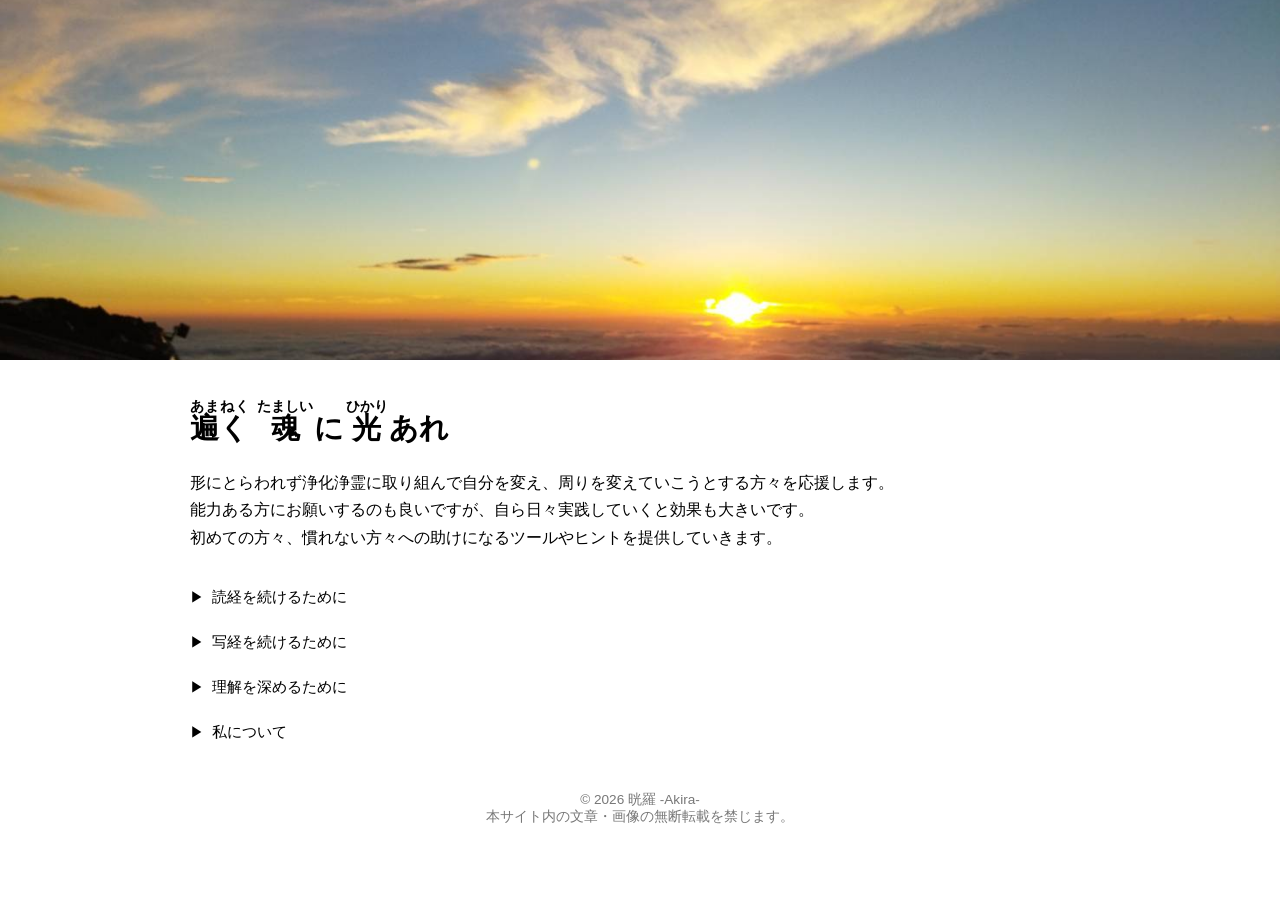
==== index.html @ 04345afa "Update index.html" ====
<!DOCTYPE html>
<html lang="ja">
<head>
  <meta charset="UTF-8">
  <meta name="viewport" content="width=device-width, initial-scale=1">
  <meta name="description" content="浄化浄霊で自分と周囲を改善していく方々を応援します。役立つヒントやツールを提供します。">
    <meta property="og:title" content="遍く魂に光あれ">
    <meta property="og:description" content="浄化浄霊で自分と周囲を改善していく方々を応援します。役立つヒントやツールを提供します。">
    <meta property="og:type" content="website">
    <meta property="og:url" content="https://akira-prayer.github.io/akira/">
    <meta property="og:image" content="https://akira-prayer.github.io/akira/images/230817_sunrise_ogp.png">
    <meta property="og:site_name" content="遍く魂に光あれ">
    <meta name="twitter:card" content="summary_large_image">  
  <title>遍く魂に光あれ｜浄化・浄霊のヒントとツール</title>
  <link rel="icon" type="image/png" sizes="512x512" href="https://akira-prayer.github.io/akira/images/icon-512.png">

<!-- Google tag (gtag.js) -->
<script async src="https://www.googletagmanager.com/gtag/js?id=G-W8LRPK054K"></script>
<script>
  window.dataLayer = window.dataLayer || [];
  function gtag(){dataLayer.push(arguments);}
  gtag('js', new Date());

  gtag('config', 'G-W8LRPK054K');
</script>
  
  <!-- CSS 読み込み -->
  <link rel="stylesheet" href="assets/css/style.css">

  <style>
    /* ヘッダー画像 */
    .header-image {
      width: 100%;
      height: 40vh;
      object-fit: cover;
      object-position: center;
      display: block;
    }
  </style>
</head>

<body>

  <!-- ヘッダー画像 -->
  <img src="images/230817_sunrise.png" class="header-image" alt="header">

  <div class="container">

<h1 class="site-title">
<ruby>
  遍く<rt>あまねく</rt>
</ruby>
<ruby>
  魂<rt>たましい</rt>
</ruby>
に
<ruby>
  光<rt>ひかり</rt>
</ruby>
あれ
</h1>

    <p class="lead">
      形にとらわれず浄化浄霊に取り組んで自分を変え、周りを変えていこうとする方々を応援します。<br>
      能力ある方にお願いするのも良いですが、自ら日々実践していくと効果も大きいです。<br>
      初めての方々、慣れない方々への助けになるツールやヒントを提供していきます。
    </p>

    <div class="accordion">

      <!-- 1 読経 -->
      <div class="accordion-item">
        <button class="accordion-header">読経を続けるために</button>
        <div class="accordion-content">

          <!-- 1.1 セルフ浄霊アプリ -->
          <div class="sub-accordion-item">
            <button class="sub-accordion-header">セルフ浄霊アプリ</button>
            <div class="sub-accordion-content">

              <p>真言やお経を暗記しお唱えに集中するスマホアプリです。自身の声で唱えて霊力を高め、穢れを浄化していきましょう。</p>

              <p>振ると錫杖、タップでおりんやティンシャの音が鳴ります。経典をタップすると、経文の一部が隠れて記憶を促す暗唱モードになります。音は浄霊師ジャスミン様より提供頂きました。師のお唱え動画も参考にしましょう。</p>

              <p>Webアプリはブラウザで動作しますが、スマホのホーム画面に追加した方が素早く開けます。ネイティブアプリはAndroidスマホ専用です。錫杖の反応を最適化しています。</p>

              <div class="app-links">
                <img src="images/ss_appic.png" class="app-icon">
                <div>
                  <p><a href="https://akira-prayer.github.io/self-jyourei/index.html">▶ Webアプリ（Android/iPhone対応）</a></p>
                  <p><a href="https://github.com/akira-prayer/self-jyourei/releases/download/v2.0/self_jyourei_v2.0.apk">▶ ネイティブアプリ（Android対応）</a></p>
                </div>
              </div>

              <!-- 1.1.1 スクリーンショット -->
              <div class="sub-accordion-item">
                <button class="sub-accordion-header">スクリーンショット</button>
                <div class="sub-accordion-content">
                  <div class="screenshot-grid">
                    <img src="images/ss_shake.png">
                    <img src="images/ss_dialog.png">
                    <img src="images/ss_select.png">
                    <img src="images/ss_mantra.png">
                  </div>
                </div>
              </div>

              <!-- 1.1.2 操作動画 -->
<div class="sub-accordion-item">
  <button class="sub-accordion-header">操作動画</button>
  <div class="sub-accordion-content">
    <div class="video-wrap">
      <iframe width="315" height="560"
        src="https://www.youtube.com/embed/kTawZvkA6JE"
        frameborder="0"
        allowfullscreen>
      </iframe>
    </div>
  </div>
</div>

              <!-- 1.1.3 更新履歴 -->
              <div class="sub-accordion-item">
                <button class="sub-accordion-header">更新履歴</button>
                <div class="sub-accordion-content">
                  <p>2026/02/01 : 十三仏真言に制限したWebAppをGitHubにてデプロイ。</p>
                  <p>2026/03/14 : 3軸合成＋ゼロクロス検出仕様のAndroidApp.v2.0をGitHubReleasesにて公開。</p>
                </div>
              </div>

            </div>
          </div>

          <!-- 1.2 -->
          <div class="sub-accordion-item">
            <button class="sub-accordion-header">（第２弾アプリ）</button>
            <div class="sub-accordion-content">
              <p>※現在構想中です。リクエストやアイデアをお寄せください。</p>
            </div>
          </div>

          <!-- 1.3 インストール方法 -->
          <div class="sub-accordion-item">
            <button class="sub-accordion-header">インストール方法</button>
            <div class="sub-accordion-content">

              <div class="sub-accordion-item">
                <button class="sub-accordion-header">Android（Chrome）</button>
                <div class="sub-accordion-content">
                  <ul>
                    <li>右上の「︙」をタップ</li>
                    <li>［ホーム画面に追加］ を選ぶ</li>
                    <li>［追加］ を押すとホーム画面に入ります</li>
                  </ul>
                </div>
              </div>

              <div class="sub-accordion-item">
                <button class="sub-accordion-header">iPhone（Safari）</button>
                <div class="sub-accordion-content">
                  <ul>
                    <li>下の共有ボタン（□↑） をタップ</li>
                    <li>下にスクロールして ［ホーム画面に追加］</li>
                    <li>［追加］ を押すとホーム画面に入ります</li>
                  </ul>
                </div>
              </div>

              <div class="sub-accordion-item">
                <button class="sub-accordion-header">Android（Ver7以降）</button>
                <div class="sub-accordion-content">
                  <ul>
                    <li>APKファイルをスマホにダウンロードしてタップ</li>
                    <li>「この種類のファイルは…」という警告が出たら「続行」を選択</li>
                    <li>「提供元不明のアプリのインストールを許可しますか？」は「許可」をオン</li>
                    <li>インストール後、設定をオフに戻す</li>
                  </ul>
                </div>
              </div>

            </div>
          </div>

        </div>
      </div>

      <!-- 2 写経 -->
      <div class="accordion-item">
        <button class="accordion-header">写経を続けるために</button>
        <div class="accordion-content">

<!-- 2.1 写経手本 -->
<div class="sub-accordion-item">
  <button class="sub-accordion-header">写経手本</button>
  <div class="sub-accordion-content">

    <!-- 説明文 -->
    <p>師が公開している写経手本は、巷にある手本よりも文字が大きく勢いがあって書き易いです。</p>
    <p>写経はキレイに書く事がゴールではなく、文字や意味を内面に浸透させるものだと感じます。
      先ずはなぞり書きから始める事をお薦めします。</p>

    <!-- サムネイル -->
    <p style="margin-left: 20px;">
      <a href="https://peraichi.com/user_files/download/6166e940-bf08-47bb-8f06-26950a000ac3" target="_blank">
        <img src="images/syakyo_tehon.png" alt="写経手本サムネイル" style="width:160px; border:1px solid #ddd; border-radius:4px;">
      </a>
    </p>

    <!-- リンク -->
    <p style="margin-left: 20px;">
      <a href="https://peraichi.com/user_files/download/6166e940-bf08-47bb-8f06-26950a000ac3" target="_blank">
        ▶ 師の写経手本
      </a>
    </p>

  </div>
</div>

<!-- 2.2 写経マス目 -->
<div class="sub-accordion-item">
  <button class="sub-accordion-header">写経マス目</button>
  <div class="sub-accordion-content">

    <!-- 説明文 -->
    <p>なぞり書きに慣れてくると、雑念が湧いてくる事もあります。集中せず他所事を考えながら手を動かしてしまう事もあります。</p>
    <p>そんな時は意図的になぞり書きを止め、唱えながら書いてみましょう。自身の集中度のバロメータにもなります。</p>
    <p>上記お手本用の空白のマス目を準備しましたので、下敷きに活用ください。</p>

    <!-- サムネイル -->
    <p style="margin-left: 20px;">
      <a href="images/syakyou_masume.pdf" target="_blank">
        <img src="images/syakyo_masume.png" alt="写経マス目サムネイル" style="width:160px; border:1px solid #ddd; border-radius:4px;">
      </a>
    </p>

    <!-- リンク -->
    <p style="margin-left: 20px;">
      <a href="images/syakyou_masume.pdf" target="_blank">
        ▶ 写経マス目
      </a>
    </p>

  </div>
</div>

          <!-- 2.3 写経用紙 -->
          <div class="sub-accordion-item">
            <button class="sub-accordion-header">写経用紙</button>
            <div class="sub-accordion-content">

              <p>紙は使い慣れれば何でも良いと思いますが、私は1枚20円程度の写経用紙を使っています。習字半紙よりも大きいので大きな文字を書けること、裏へ滲んで手本を汚すこともありません。</p>
              <p>前述の手本はA3サイズで印刷すれば丁度良いです。</p>

              <p><a href="https://www.amazon.co.jp/%E4%BA%AC%E3%81%AE%E8%B1%A1-%E5%86%99%E7%B5%8C%E7%94%A8%E7%B4%99-%E6%89%8B%E6%9C%AC%E4%BB%98%E5%86%99%E7%B5%8C%E3%82%BB%E3%83%83%E3%83%88-%E7%99%92%E3%81%99%E5%92%8C%E7%B4%99-5-208/dp/B017QMQFD0">
                京の象 癒す和紙 無地 50枚綴</a></p>

            </div>
          </div>

          <!-- 2.4 小筆 -->
          <div class="sub-accordion-item">
            <button class="sub-accordion-header">小筆</button>
            <div class="sub-accordion-content">

              <p>私も当初は巷の写経手本を利用していた為、キレイな書体をなぞるのに苦労し、様々な筆を試しては慣れずにいました。</p>
              <p>ですが師の手本に代えて以降、筆に気を遣う必要はなくなりました。100円均一の筆を愛用中です。</p>

              <p>Seria　学校書写用 毛筆 細筆（白毛）百十円</p>

            </div>
          </div>

          <!-- 2.5 工事中 -->
          <div class="sub-accordion-item">
            <button class="sub-accordion-header">（工事中）</button>
            <div class="sub-accordion-content">
              <p>（工事中）</p>
            </div>
          </div>

        </div>
      </div>

<!-- 3 理解 -->
<div class="accordion-item">
  <button class="accordion-header">理解を深めるために</button>
  <div class="accordion-content">

    <!-- 3.1 師の教え 壱（レベル2） -->
    <div class="sub-accordion-item">
      <button class="sub-accordion-header">師の教え 壱</button>
      <div class="sub-accordion-content">
        <div id="chapter3-1"></div>
      </div>
    </div>

    <!-- 3.2 師の教え 弐（レベル2） -->
    <div class="sub-accordion-item">
      <button class="sub-accordion-header">師の教え 弐</button>
      <div class="sub-accordion-content">
        <div id="chapter3-3"></div>
      </div>
    </div>
    
    <!-- 3.3 私の所思（レベル2） -->
    <div class="sub-accordion-item">
      <button class="sub-accordion-header">私の所思</button>
      <div class="sub-accordion-content">
        <div id="chapter3-2"></div>
      </div>
    </div>

  </div>
</div>

      <!-- 4 私について -->
      <div class="accordion-item">
        <button class="accordion-header">私について</button>
        <div class="accordion-content">

          <img src="images/profile_akira.jpg" style="width:100%; display:block; object-fit:cover;">

<p>
  浄霊師  
  <ruby>晄羅<rt>あきら</rt></ruby>
</p>


          <p>
            様々な気付きを得た50代です。浄霊師ジャスミン様を師事しています。<br>
            Instagramでは里行と山行の静かな時間を共有しています。<br>
            ご質問やご感想など、InstagramのDMからお気軽にお寄せください。
          </p>

<p class="sns-icons">
  <!-- Instagram -->
  <a href="https://www.instagram.com/akira.prayer/" target="_blank">
    <img src="images/icon-insta.png" alt="Instagram" class="sns-icon">
  </a>
  
  <!-- GitHub -->
  <a href="https://akira-prayer.github.io/akira/" target="_blank">
    <img src="images/icon-github.png" alt="GitHub" class="sns-icon">
  </a>
  
  <!-- YouTube -->
  <a href="https://www.youtube.com/channel/UCmcGxv92C6vZDXXMOcm1wXQ" target="_blank">
    <img src="images/icon-youtube.png" alt="YouTube" class="sns-icon">
  </a>

  <!-- ペライチ -->
  <a href="https://akira-prayer.hp.peraichi.com/main/" target="_blank">
    <img src="images/icon-peraichi.png" alt="Peraichi" class="sns-icon">
  </a>

  <!-- Gmail -->
  <!-- <a href="mailto:akira.prayer★gmail.com（★を@に変えてください）"> -->
    <!-- <img src="images/icon-gmail.png" alt="Gmail" class="sns-icon"> -->
  <!-- </a> -->
</p>

        </div>
      </div>

    </div>
  </div>
  
<footer class="site-footer">
  <p>© 2026 晄羅 -Akira-<br>
  本サイト内の文章・画像の無断転載を禁じます。</p>
</footer>

  <!-- JS 読み込み -->
  <script src="assets/js/script.js"></script>

  <!-- ここまでが本文 -->
<script>
function loadSection(targetId, file) {
  fetch(file)
    .then(res => res.text())
    .then(html => {
      document.getElementById(targetId).innerHTML = html;
    });
}

loadSection("chapter3-1", "chapter3-1.html");
loadSection("chapter3-2", "chapter3-2.html");
loadSection("chapter3-3", "chapter3-3.html");
</script>
  
</body>
</html>
---- assets/css/style.css ----
@import url('https://fonts.googleapis.com/css2?family=Zen+Maru+Gothic:wght@300;400;500&display=swap');

body {
  font-family: 'Zen Maru Gothic', sans-serif;
}

/* -----------------------------------
   アコーディオン基本設定
----------------------------------- */

.accordion-header,
.sub-accordion-header {
  width: 100%;
  text-align: left;
  background: none;
  border: none;
  padding: 12px 0;
  font-size: 0.95rem;
  cursor: pointer;
  position: relative;
  color: #000;
  font-weight: 500;
}

/* 三角アイコン（閉じている時） */
.accordion-header::before,
.sub-accordion-header::before {
  content: "▶";
  display: inline-block;
  margin-right: 8px;
  transition: transform 0.2s ease;
  font-size: 0.9rem;
}

/* 開いた時の三角アイコン */
.accordion-item.active > .accordion-header::before,
.sub-accordion-item.active > .sub-accordion-header::before {
  transform: rotate(90deg);
}

/* -----------------------------------
   コンテンツの開閉
----------------------------------- */

.accordion-content,
.sub-accordion-content {
  display: none;
  padding: 0 0 12px 0;
  overflow: visible; /* ← SNSアイコンが切れない */
}

.accordion-item.active > .accordion-content {
  display: block;
}

.sub-accordion-item.active > .sub-accordion-content {
  display: block;
}

/* -----------------------------------
   階層の左ライン
----------------------------------- */

.sub-accordion-content section {
  margin-left: 4px;
  padding-left: 8px;
  border-left: 3px solid #ccc;
}

.sub-accordion-item {
  border-left: 3px solid #ccc;
  margin-left: 4px;
  padding-left: 8px;
  border-bottom: 1px solid #ccc;
  padding-bottom: 8px;
  margin-bottom: 8px;
}

.sub-accordion-item .sub-accordion-item {
  border-left: 3px solid #ccc;
  margin-left: 4px;
  padding-left: 8px;
}

/* -----------------------------------
   ページ全体の基本レイアウト
----------------------------------- */

body {
  margin: 0;
  font-family: sans-serif;
  line-height: 1.7;
  padding-bottom: 40px;
}

.container {
  width: 92%;
  max-width: 900px;
  margin: 0 auto;
  padding-top: 20px;
}

.site-title {
  font-size: 1.8rem;
  font-weight: bold;
  margin-bottom: 12px;
}

.lead {
  margin-bottom: 24px;
}

/* アプリリンク */
.app-links {
  display: flex;
  align-items: center;
  margin: 16px 0;
}

.app-icon {
  width: 64px;
  height: 64px;
  margin-right: 12px;
}

/* スクショのグリッド */
.screenshot-grid {
  display: grid;
  grid-template-columns: 1fr 1fr;
  gap: 12px;
}

.screenshot-grid img {
  width: 100%;
  margin-bottom: 12px;
  border-radius: 6px;
}

/* 動画中央寄せ */
.video-wrap {
  text-align: center;
}

/* Instagram */
.insta-icon {
  color: #E1306C;
  text-decoration: none;
  display: inline-block;
  margin-top: 12px;
}

/* 表中央寄せ */
.table-wrap {
  display: flex;
  justify-content: center;
  margin: 24px 0;
}

/* quantum-table */
.quantum-table {
  width: 100%;
  max-width: 600px;
  border-collapse: collapse;
  font-size: 1rem;
}

.quantum-table th,
.quantum-table td {
  border: 1px solid #ccc;
  padding: 10px 14px;
}

.quantum-table th {
  background: #f5f5f5;
  font-weight: 500;
}

/* -----------------------------------
   ヘッダー画像
----------------------------------- */

.header-image {
  width: 100%;
  height: 40vh;
  object-fit: cover;
  object-position: center;
  display: block;
}

/* -----------------------------------
   フッター
----------------------------------- */

.site-footer {
  text-align: center;
  padding: 24px 0 32px;
  color: #777;
  font-size: 0.85rem;
  line-height: 1.2;
}

/* SNSアイコンの横並び（完全揃え） */
.sns-icons {
  margin-left: 1em; /* ← テキストと左位置を揃える */
  margin-top: 12px;
}

.sns-icons a {
  display: inline-block;
  margin-right: 12px; /* ← 均等な間隔 */
}

.sns-icons a:last-child {
  margin-right: 0;
}

.sns-icon {
  width: 19px;   /* ← 表示サイズを統一 */
  height: 19px;
  vertical-align: middle; /* ← 高さズレ防止 */
  display: inline-block;
}

/* -----------------------------------
   外部HTMLの見出しに番号を付けない
----------------------------------- */

.no-number::before {
  content: "" !important;
  counter-increment: none !important;
}

/* -----------------------------------
   外部HTMLの段落を下げる
----------------------------------- */

.accordion-content p,
.sub-accordion-content p {
  margin-left: 1em;
  margin-bottom: 1em;
}

/* -----------------------------------
   外部HTMLの h3
----------------------------------- */

.sub-accordion-content h3 {
  font-size: 1rem;
  margin: 12px 0 6px;
  font-weight: 600;
}

/* -----------------------------------
   通常 table の自然な罫線
----------------------------------- */

.sub-accordion-content table {
  width: 100%;
  border-collapse: collapse;
  margin-top: 12px;
}

.sub-accordion-content th,
.sub-accordion-content td {
  border: 1px solid #ccc;
  padding: 8px 10px;
  text-align: left;
}

.sub-accordion-content th {
  background: #f7f7f7;
  font-weight: 500;
}
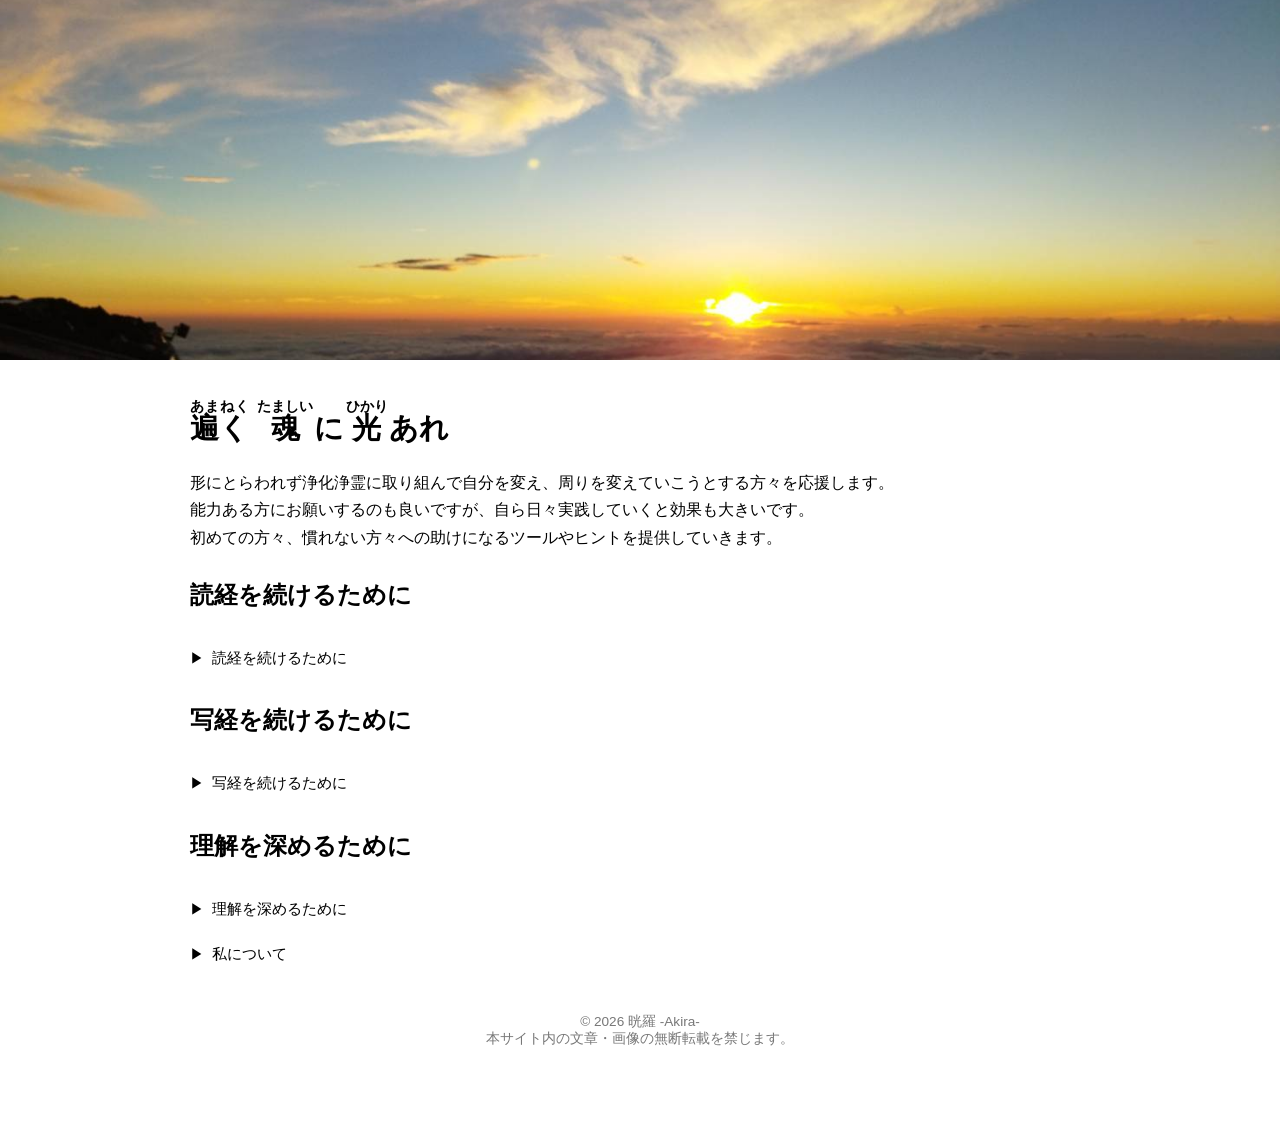
==== commit d3887efe: "Update index.html" ====
--- a/index.html
+++ b/index.html
@@ -69,9 +69,11 @@
     <div class="accordion">
 
       <!-- 1 読経 -->
-      <div class="accordion-item">
-        <button class="accordion-header">読経を続けるために</button>
-        <div class="accordion-content">
+        <h2 id="dokkyo">読経を続けるために</h2>
+        <div class="accordion-item">
+          <button class="accordion-header">読経を続けるために</button>
+          <div class="accordion-content">
+
 
           <!-- 1.1 セルフ浄霊アプリ -->
           <div class="sub-accordion-item">
@@ -185,9 +187,11 @@
       </div>
 
       <!-- 2 写経 -->
-      <div class="accordion-item">
-        <button class="accordion-header">写経を続けるために</button>
-        <div class="accordion-content">
+        <h2 id="shakyo">写経を続けるために</h2>
+        <div class="accordion-item">
+          <button class="accordion-header">写経を続けるために</button>
+          <div class="accordion-content">
+
 
 <!-- 2.1 写経手本 -->
 <div class="sub-accordion-item">
@@ -282,9 +286,11 @@
       </div>
 
 <!-- 3 理解 -->
-<div class="accordion-item">
-  <button class="accordion-header">理解を深めるために</button>
-  <div class="accordion-content">
+  <h2 id="rikai">理解を深めるために</h2>
+  <div class="accordion-item">
+    <button class="accordion-header">理解を深めるために</button>
+    <div class="accordion-content">
+
 
     <!-- 3.1 師の教え 壱（レベル2） -->
     <div class="sub-accordion-item">
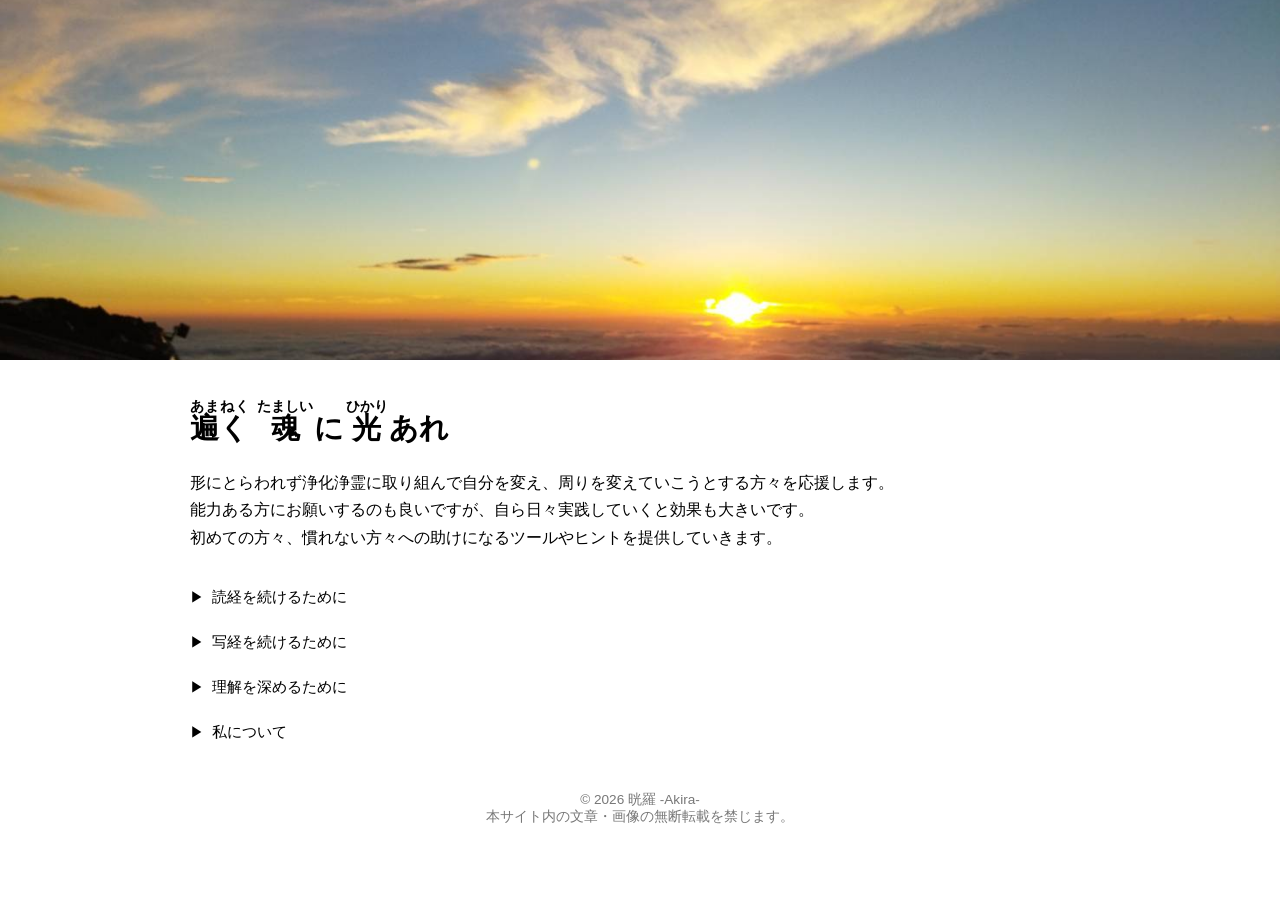
==== commit afa9497b: "Update index.html" ====
--- a/index.html
+++ b/index.html
@@ -69,7 +69,6 @@
     <div class="accordion">
 
       <!-- 1 読経 -->
-        <h2 id="dokkyo">読経を続けるために</h2>
         <div class="accordion-item">
           <button class="accordion-header">読経を続けるために</button>
           <div class="accordion-content">
@@ -187,7 +186,6 @@
       </div>
 
       <!-- 2 写経 -->
-        <h2 id="shakyo">写経を続けるために</h2>
         <div class="accordion-item">
           <button class="accordion-header">写経を続けるために</button>
           <div class="accordion-content">
@@ -286,7 +284,6 @@
       </div>
 
 <!-- 3 理解 -->
-  <h2 id="rikai">理解を深めるために</h2>
   <div class="accordion-item">
     <button class="accordion-header">理解を深めるために</button>
     <div class="accordion-content">
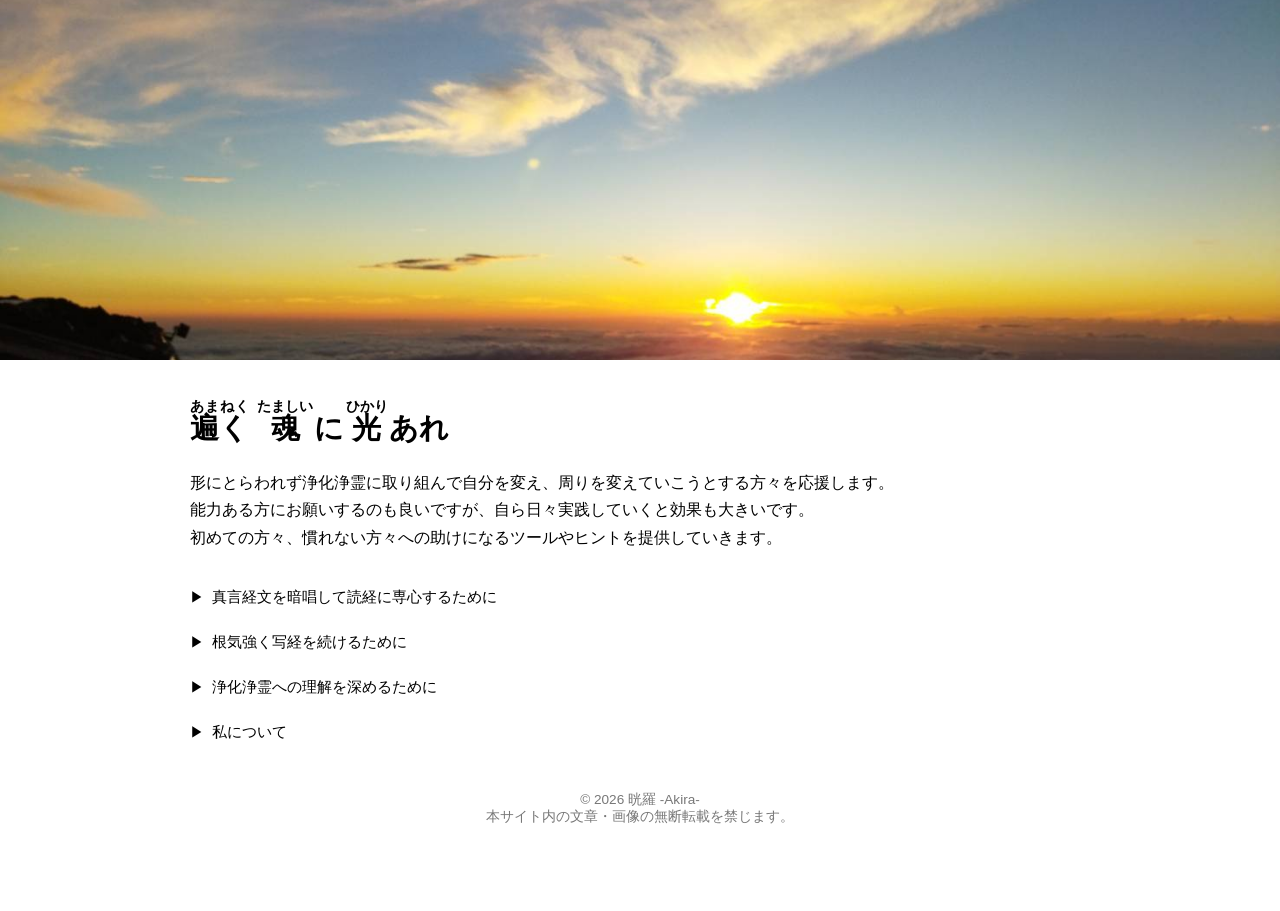
==== commit 8cd533cb: "Update index.html" ====
--- a/index.html
+++ b/index.html
@@ -66,11 +66,19 @@
       初めての方々、慣れない方々への助けになるツールやヒントを提供していきます。
     </p>
 
+    <nav class="toc">
+      <ul>
+        <li><a href="#dokkyo">真言経文を暗唱して読経に専心するために</a></li>
+        <li><a href="#shakyo">根気強く写経を続けるために</a></li>
+        <li><a href="#rikai">浄化浄霊への理解を深めるために</a></li>
+      </ul>
+    </nav>
+    
     <div class="accordion">
 
       <!-- 1 読経 -->
         <div class="accordion-item">
-          <button class="accordion-header">読経を続けるために</button>
+          <button class="accordion-header" id="dokkyo">真言経文を暗唱して読経に専心するために</button>
           <div class="accordion-content">
 
 
@@ -187,7 +195,7 @@
 
       <!-- 2 写経 -->
         <div class="accordion-item">
-          <button class="accordion-header">写経を続けるために</button>
+          <button class="accordion-header" id="shakyo">根気強く写経を続けるために</button>
           <div class="accordion-content">
 
 
@@ -285,7 +293,7 @@
 
 <!-- 3 理解 -->
   <div class="accordion-item">
-    <button class="accordion-header">理解を深めるために</button>
+    <button class="accordion-header" id="rikai">浄化浄霊への理解を深めるために</button>
     <div class="accordion-content">
 
 
--- a/assets/css/style.css
+++ b/assets/css/style.css
@@ -271,3 +271,10 @@
   background: #f7f7f7;
   font-weight: 500;
 }
+
+/* -----------------------------------
+   目次（アンカーリンク）を非表示
+----------------------------------- */
+.toc {
+  display: none;
+}
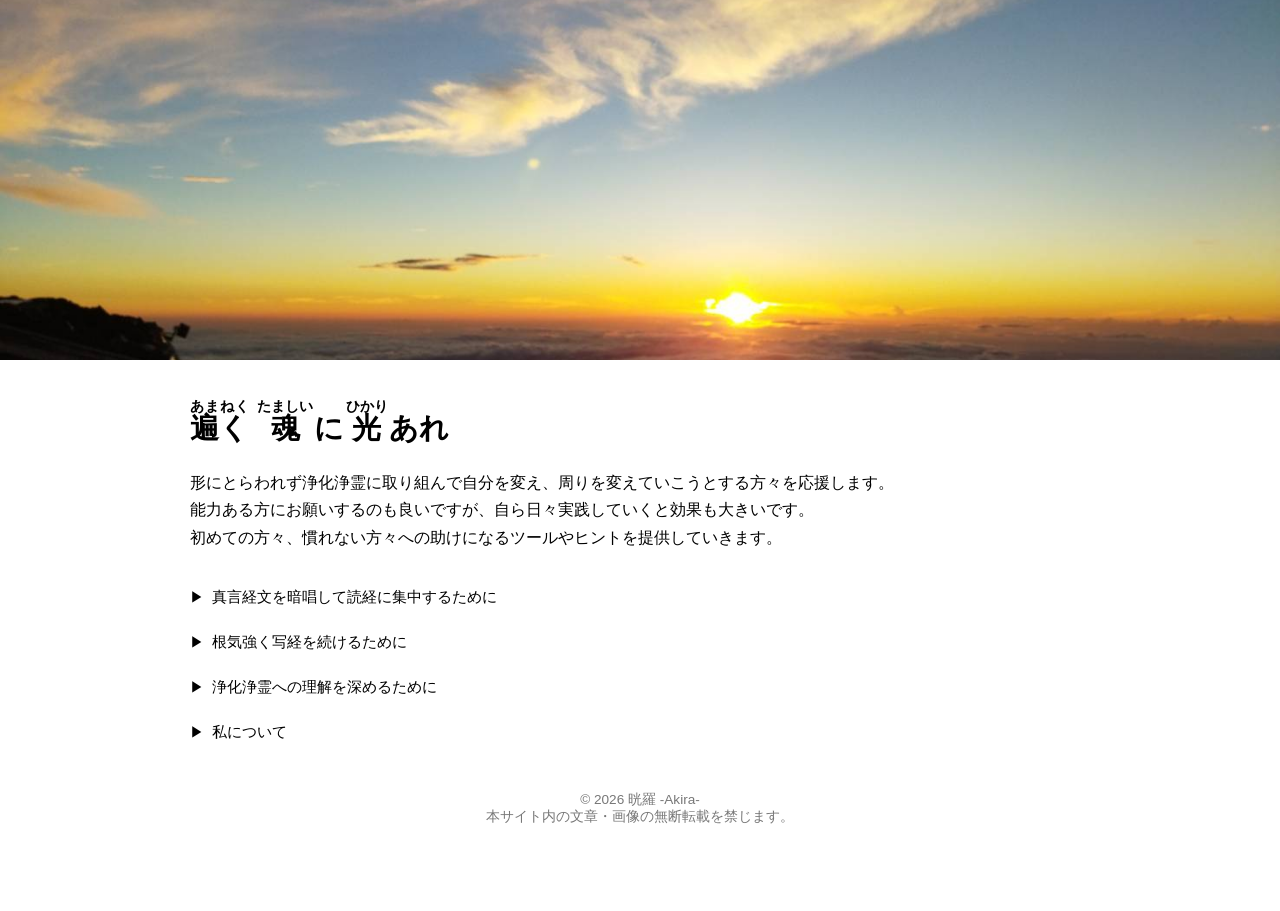
==== commit 9b4b66fc: "Update index.html" ====
--- a/index.html
+++ b/index.html
@@ -68,7 +68,7 @@
 
     <nav class="toc">
       <ul>
-        <li><a href="#dokkyo">真言経文を暗唱して読経に専心するために</a></li>
+        <li><a href="#dokkyo">真言経文を暗唱して読経に集中するために</a></li>
         <li><a href="#shakyo">根気強く写経を続けるために</a></li>
         <li><a href="#rikai">浄化浄霊への理解を深めるために</a></li>
       </ul>
@@ -78,7 +78,7 @@
 
       <!-- 1 読経 -->
         <div class="accordion-item">
-          <button class="accordion-header" id="dokkyo">真言経文を暗唱して読経に専心するために</button>
+          <button class="accordion-header" id="dokkyo">真言経文を暗唱して読経に集中するために</button>
           <div class="accordion-content">
 
 
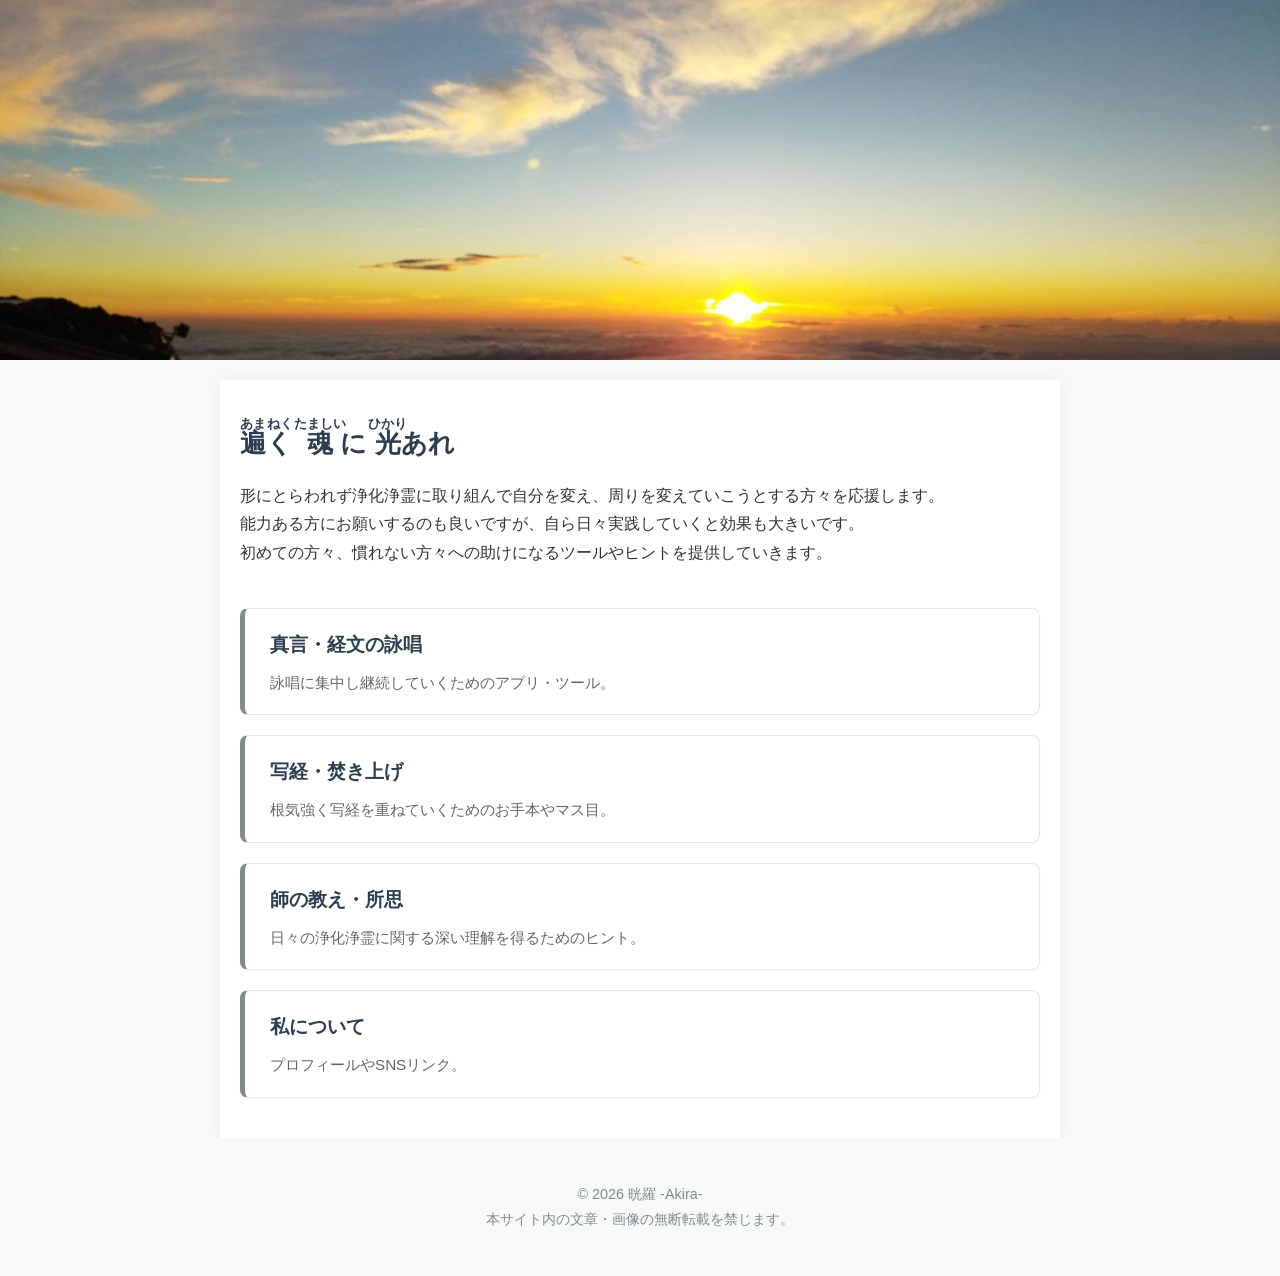
==== commit fdae7df5: "Update index.html" ====
--- a/index.html
+++ b/index.html
@@ -3,401 +3,54 @@
 <head>
   <meta charset="UTF-8">
   <meta name="viewport" content="width=device-width, initial-scale=1">
-  <meta name="description" content="浄化浄霊で自分と周囲を改善していく方々を応援します。役立つヒントやツールを提供します。">
-    <meta property="og:title" content="遍く魂に光あれ">
-    <meta property="og:description" content="浄化浄霊で自分と周囲を改善していく方々を応援します。役立つヒントやツールを提供します。">
-    <meta property="og:type" content="website">
-    <meta property="og:url" content="https://akira-prayer.github.io/akira/">
-    <meta property="og:image" content="https://akira-prayer.github.io/akira/images/230817_sunrise_ogp.png">
-    <meta property="og:site_name" content="遍く魂に光あれ">
-    <meta name="twitter:card" content="summary_large_image">  
-  <title>遍く魂に光あれ｜浄化・浄霊のヒントとツール</title>
-  <link rel="icon" type="image/png" sizes="512x512" href="https://akira-prayer.github.io/akira/images/icon-512.png">
+  <meta name="description" content="浄化浄霊で自分と周囲を改善していく方々を応援します。セルフ浄霊アプリや写経の無料マス目など、役立つヒントやツールを提供します。">
+  <title>遍く魂に光あれ｜浄化・浄霊のヒントとWebアプリ</title>
+  <link rel="icon" type="image/png" sizes="512x512" href="images/icon-512.png">
+  <link rel="stylesheet" href="assets/css/style.css?v=202608">
+</head>
+<body>
+  <header>
+    <img src="images/230817_sunrise.png" class="header-image" alt="朝焼けの空と浄化・浄霊を想起させるヘッダー画像">
+  </header>
 
-<!-- Google tag (gtag.js) -->
-<script async src="https://www.googletagmanager.com/gtag/js?id=G-W8LRPK054K"></script>
-<script>
-  window.dataLayer = window.dataLayer || [];
-  function gtag(){dataLayer.push(arguments);}
-  gtag('js', new Date());
+  <main class="container">
+    <h1 style="border:none; margin-bottom: 15px; padding:0;">
+      <ruby>遍く<rt>あまねく</rt></ruby>
+      <ruby>魂<rt>たましい</rt></ruby>に
+      <ruby>光<rt>ひかり</rt></ruby>あれ
+    </h1>
 
-  gtag('config', 'G-W8LRPK054K');
-</script>
-  
-  <!-- CSS 読み込み -->
-  <link rel="stylesheet" href="assets/css/style.css">
-
-  <style>
-    /* ヘッダー画像 */
-    .header-image {
-      width: 100%;
-      height: 40vh;
-      object-fit: cover;
-      object-position: center;
-      display: block;
-    }
-  </style>
-</head>
-
-<body>
-
-  <!-- ヘッダー画像 -->
-  <img src="images/230817_sunrise.png" class="header-image" alt="header">
-
-  <div class="container">
-
-<h1 class="site-title">
-<ruby>
-  遍く<rt>あまねく</rt>
-</ruby>
-<ruby>
-  魂<rt>たましい</rt>
-</ruby>
-に
-<ruby>
-  光<rt>ひかり</rt>
-</ruby>
-あれ
-</h1>
-
-    <p class="lead">
+    <p style="line-height: 1.8; margin-bottom: 30px;">
       形にとらわれず浄化浄霊に取り組んで自分を変え、周りを変えていこうとする方々を応援します。<br>
       能力ある方にお願いするのも良いですが、自ら日々実践していくと効果も大きいです。<br>
       初めての方々、慣れない方々への助けになるツールやヒントを提供していきます。
     </p>
 
-    <nav class="toc">
-      <ul>
-        <li><a href="#dokkyo">真言経文を暗唱して読経に集中するために</a></li>
-        <li><a href="#shakyo">根気強く写経を続けるために</a></li>
-        <li><a href="#rikai">浄化浄霊への理解を深めるために</a></li>
-      </ul>
-    </nav>
-    
-    <div class="accordion">
+    <div class="menu-list">
+      <a href="eisho.html" class="menu-card">
+        <h2>真言・経文の詠唱</h2>
+        <p>詠唱に集中し継続していくためのアプリ・ツール。</p>
+      </a>
 
-      <!-- 1 読経 -->
-        <div class="accordion-item">
-          <button class="accordion-header" id="dokkyo">真言経文を暗唱して読経に集中するために</button>
-          <div class="accordion-content">
+      <a href="shakyo.html" class="menu-card">
+        <h2>写経・焚き上げ</h2>
+        <p>根気強く写経を重ねていくためのお手本やマス目。</p>
+      </a>
 
+      <a href="teachings.html" class="menu-card">
+        <h2>師の教え・所思</h2>
+        <p>日々の浄化浄霊に関する深い理解を得るためのヒント。</p>
+      </a>
 
-          <!-- 1.1 セルフ浄霊アプリ -->
-          <div class="sub-accordion-item">
-            <button class="sub-accordion-header">セルフ浄霊アプリ</button>
-            <div class="sub-accordion-content">
+      <a href="profile.html" class="menu-card">
+        <h2>私について</h2>
+        <p>プロフィールやSNSリンク。</p>
+      </a>
+    </div>
+  </main>
 
-              <p>真言やお経を暗記しお唱えに集中するスマホアプリです。自身の声で唱えて霊力を高め、穢れを浄化していきましょう。</p>
-
-              <p>振ると錫杖、タップでおりんやティンシャの音が鳴ります。経典をタップすると、経文の一部が隠れて記憶を促す暗唱モードになります。音は浄霊師ジャスミン様より提供頂きました。師のお唱え動画も参考にしましょう。</p>
-
-              <p>Webアプリはブラウザで動作しますが、スマホのホーム画面に追加した方が素早く開けます。ネイティブアプリはAndroidスマホ専用です。錫杖の反応を最適化しています。</p>
-
-              <div class="app-links">
-                <img src="images/ss_appic.png" class="app-icon">
-                <div>
-                  <p><a href="https://akira-prayer.github.io/self-jyourei/index.html">▶ Webアプリ（Android/iPhone対応）</a></p>
-                  <p><a href="https://github.com/akira-prayer/self-jyourei/releases/download/v2.0/self_jyourei_v2.0.apk">▶ ネイティブアプリ（Android対応）</a></p>
-                </div>
-              </div>
-
-              <!-- 1.1.1 スクリーンショット -->
-              <div class="sub-accordion-item">
-                <button class="sub-accordion-header">スクリーンショット</button>
-                <div class="sub-accordion-content">
-                  <div class="screenshot-grid">
-                    <img src="images/ss_shake.png">
-                    <img src="images/ss_dialog.png">
-                    <img src="images/ss_select.png">
-                    <img src="images/ss_mantra.png">
-                  </div>
-                </div>
-              </div>
-
-              <!-- 1.1.2 操作動画 -->
-<div class="sub-accordion-item">
-  <button class="sub-accordion-header">操作動画</button>
-  <div class="sub-accordion-content">
-    <div class="video-wrap">
-      <iframe width="315" height="560"
-        src="https://www.youtube.com/embed/kTawZvkA6JE"
-        frameborder="0"
-        allowfullscreen>
-      </iframe>
-    </div>
-  </div>
-</div>
-
-              <!-- 1.1.3 更新履歴 -->
-              <div class="sub-accordion-item">
-                <button class="sub-accordion-header">更新履歴</button>
-                <div class="sub-accordion-content">
-                  <p>2026/02/01 : 十三仏真言に制限したWebAppをGitHubにてデプロイ。</p>
-                  <p>2026/03/14 : 3軸合成＋ゼロクロス検出仕様のAndroidApp.v2.0をGitHubReleasesにて公開。</p>
-                </div>
-              </div>
-
-            </div>
-          </div>
-
-          <!-- 1.2 -->
-          <div class="sub-accordion-item">
-            <button class="sub-accordion-header">（第２弾アプリ）</button>
-            <div class="sub-accordion-content">
-              <p>※現在構想中です。リクエストやアイデアをお寄せください。</p>
-            </div>
-          </div>
-
-          <!-- 1.3 インストール方法 -->
-          <div class="sub-accordion-item">
-            <button class="sub-accordion-header">インストール方法</button>
-            <div class="sub-accordion-content">
-
-              <div class="sub-accordion-item">
-                <button class="sub-accordion-header">Android（Chrome）</button>
-                <div class="sub-accordion-content">
-                  <ul>
-                    <li>右上の「︙」をタップ</li>
-                    <li>［ホーム画面に追加］ を選ぶ</li>
-                    <li>［追加］ を押すとホーム画面に入ります</li>
-                  </ul>
-                </div>
-              </div>
-
-              <div class="sub-accordion-item">
-                <button class="sub-accordion-header">iPhone（Safari）</button>
-                <div class="sub-accordion-content">
-                  <ul>
-                    <li>下の共有ボタン（□↑） をタップ</li>
-                    <li>下にスクロールして ［ホーム画面に追加］</li>
-                    <li>［追加］ を押すとホーム画面に入ります</li>
-                  </ul>
-                </div>
-              </div>
-
-              <div class="sub-accordion-item">
-                <button class="sub-accordion-header">Android（Ver7以降）</button>
-                <div class="sub-accordion-content">
-                  <ul>
-                    <li>APKファイルをスマホにダウンロードしてタップ</li>
-                    <li>「この種類のファイルは…」という警告が出たら「続行」を選択</li>
-                    <li>「提供元不明のアプリのインストールを許可しますか？」は「許可」をオン</li>
-                    <li>インストール後、設定をオフに戻す</li>
-                  </ul>
-                </div>
-              </div>
-
-            </div>
-          </div>
-
-        </div>
-      </div>
-
-      <!-- 2 写経 -->
-        <div class="accordion-item">
-          <button class="accordion-header" id="shakyo">根気強く写経を続けるために</button>
-          <div class="accordion-content">
-
-
-<!-- 2.1 写経手本 -->
-<div class="sub-accordion-item">
-  <button class="sub-accordion-header">写経手本</button>
-  <div class="sub-accordion-content">
-
-    <!-- 説明文 -->
-    <p>師が公開している写経手本は、巷にある手本よりも文字が大きく勢いがあって書き易いです。</p>
-    <p>写経はキレイに書く事がゴールではなく、文字や意味を内面に浸透させるものだと感じます。
-      先ずはなぞり書きから始める事をお薦めします。</p>
-
-    <!-- サムネイル -->
-    <p style="margin-left: 20px;">
-      <a href="https://peraichi.com/user_files/download/6166e940-bf08-47bb-8f06-26950a000ac3" target="_blank">
-        <img src="images/syakyo_tehon.png" alt="写経手本サムネイル" style="width:160px; border:1px solid #ddd; border-radius:4px;">
-      </a>
-    </p>
-
-    <!-- リンク -->
-    <p style="margin-left: 20px;">
-      <a href="https://peraichi.com/user_files/download/6166e940-bf08-47bb-8f06-26950a000ac3" target="_blank">
-        ▶ 師の写経手本
-      </a>
-    </p>
-
-  </div>
-</div>
-
-<!-- 2.2 写経マス目 -->
-<div class="sub-accordion-item">
-  <button class="sub-accordion-header">写経マス目</button>
-  <div class="sub-accordion-content">
-
-    <!-- 説明文 -->
-    <p>なぞり書きに慣れてくると、雑念が湧いてくる事もあります。集中せず他所事を考えながら手を動かしてしまう事もあります。</p>
-    <p>そんな時は意図的になぞり書きを止め、唱えながら書いてみましょう。自身の集中度のバロメータにもなります。</p>
-    <p>上記お手本用の空白のマス目を準備しましたので、下敷きに活用ください。</p>
-
-    <!-- サムネイル -->
-    <p style="margin-left: 20px;">
-      <a href="images/syakyou_masume.pdf" target="_blank">
-        <img src="images/syakyo_masume.png" alt="写経マス目サムネイル" style="width:160px; border:1px solid #ddd; border-radius:4px;">
-      </a>
-    </p>
-
-    <!-- リンク -->
-    <p style="margin-left: 20px;">
-      <a href="images/syakyou_masume.pdf" target="_blank">
-        ▶ 写経マス目
-      </a>
-    </p>
-
-  </div>
-</div>
-
-          <!-- 2.3 写経用紙 -->
-          <div class="sub-accordion-item">
-            <button class="sub-accordion-header">写経用紙</button>
-            <div class="sub-accordion-content">
-
-              <p>紙は使い慣れれば何でも良いと思いますが、私は1枚20円程度の写経用紙を使っています。習字半紙よりも大きいので大きな文字を書けること、裏へ滲んで手本を汚すこともありません。</p>
-              <p>前述の手本はA3サイズで印刷すれば丁度良いです。</p>
-
-              <p><a href="https://www.amazon.co.jp/%E4%BA%AC%E3%81%AE%E8%B1%A1-%E5%86%99%E7%B5%8C%E7%94%A8%E7%B4%99-%E6%89%8B%E6%9C%AC%E4%BB%98%E5%86%99%E7%B5%8C%E3%82%BB%E3%83%83%E3%83%88-%E7%99%92%E3%81%99%E5%92%8C%E7%B4%99-5-208/dp/B017QMQFD0">
-                京の象 癒す和紙 無地 50枚綴</a></p>
-
-            </div>
-          </div>
-
-          <!-- 2.4 小筆 -->
-          <div class="sub-accordion-item">
-            <button class="sub-accordion-header">小筆</button>
-            <div class="sub-accordion-content">
-
-              <p>私も当初は巷の写経手本を利用していた為、キレイな書体をなぞるのに苦労し、様々な筆を試しては慣れずにいました。</p>
-              <p>ですが師の手本に代えて以降、筆に気を遣う必要はなくなりました。100円均一の筆を愛用中です。</p>
-
-              <p>Seria　学校書写用 毛筆 細筆（白毛）百十円</p>
-
-            </div>
-          </div>
-
-          <!-- 2.5 工事中 -->
-          <div class="sub-accordion-item">
-            <button class="sub-accordion-header">（工事中）</button>
-            <div class="sub-accordion-content">
-              <p>（工事中）</p>
-            </div>
-          </div>
-
-        </div>
-      </div>
-
-<!-- 3 理解 -->
-  <div class="accordion-item">
-    <button class="accordion-header" id="rikai">浄化浄霊への理解を深めるために</button>
-    <div class="accordion-content">
-
-
-    <!-- 3.1 師の教え 壱（レベル2） -->
-    <div class="sub-accordion-item">
-      <button class="sub-accordion-header">師の教え 壱</button>
-      <div class="sub-accordion-content">
-        <div id="chapter3-1"></div>
-      </div>
-    </div>
-
-    <!-- 3.2 師の教え 弐（レベル2） -->
-    <div class="sub-accordion-item">
-      <button class="sub-accordion-header">師の教え 弐</button>
-      <div class="sub-accordion-content">
-        <div id="chapter3-3"></div>
-      </div>
-    </div>
-    
-    <!-- 3.3 私の所思（レベル2） -->
-    <div class="sub-accordion-item">
-      <button class="sub-accordion-header">私の所思</button>
-      <div class="sub-accordion-content">
-        <div id="chapter3-2"></div>
-      </div>
-    </div>
-
-  </div>
-</div>
-
-      <!-- 4 私について -->
-      <div class="accordion-item">
-        <button class="accordion-header">私について</button>
-        <div class="accordion-content">
-
-          <img src="images/profile_akira.jpg" style="width:100%; display:block; object-fit:cover;">
-
-<p>
-  浄霊師  
-  <ruby>晄羅<rt>あきら</rt></ruby>
-</p>
-
-
-          <p>
-            様々な気付きを得た50代です。浄霊師ジャスミン様を師事しています。<br>
-            Instagramでは里行と山行の静かな時間を共有しています。<br>
-            ご質問やご感想など、InstagramのDMからお気軽にお寄せください。
-          </p>
-
-<p class="sns-icons">
-  <!-- Instagram -->
-  <a href="https://www.instagram.com/akira.prayer/" target="_blank">
-    <img src="images/icon-insta.png" alt="Instagram" class="sns-icon">
-  </a>
-  
-  <!-- GitHub -->
-  <a href="https://akira-prayer.github.io/akira/" target="_blank">
-    <img src="images/icon-github.png" alt="GitHub" class="sns-icon">
-  </a>
-  
-  <!-- YouTube -->
-  <a href="https://www.youtube.com/channel/UCmcGxv92C6vZDXXMOcm1wXQ" target="_blank">
-    <img src="images/icon-youtube.png" alt="YouTube" class="sns-icon">
-  </a>
-
-  <!-- ペライチ -->
-  <a href="https://akira-prayer.hp.peraichi.com/main/" target="_blank">
-    <img src="images/icon-peraichi.png" alt="Peraichi" class="sns-icon">
-  </a>
-
-  <!-- Gmail -->
-  <!-- <a href="mailto:akira.prayer★gmail.com（★を@に変えてください）"> -->
-    <!-- <img src="images/icon-gmail.png" alt="Gmail" class="sns-icon"> -->
-  <!-- </a> -->
-</p>
-
-        </div>
-      </div>
-
-    </div>
-  </div>
-  
-<footer class="site-footer">
-  <p>© 2026 晄羅 -Akira-<br>
-  本サイト内の文章・画像の無断転載を禁じます。</p>
-</footer>
-
-  <!-- JS 読み込み -->
-  <script src="assets/js/script.js"></script>
-
-  <!-- ここまでが本文 -->
-<script>
-function loadSection(targetId, file) {
-  fetch(file)
-    .then(res => res.text())
-    .then(html => {
-      document.getElementById(targetId).innerHTML = html;
-    });
-}
-
-loadSection("chapter3-1", "chapter3-1.html");
-loadSection("chapter3-2", "chapter3-2.html");
-loadSection("chapter3-3", "chapter3-3.html");
-</script>
-  
+  <footer class="site-footer">
+    <p>© 2026 晄羅 -Akira-<br>本サイト内の文章・画像の無断転載を禁じます。</p>
+  </footer>
 </body>
 </html>
--- a/assets/css/style.css
+++ b/assets/css/style.css
@@ -1,280 +1,268 @@
 @import url('https://fonts.googleapis.com/css2?family=Zen+Maru+Gothic:wght@300;400;500&display=swap');
 
+/* -----------------------------------
+   ベース設定
+----------------------------------- */
 body {
-  font-family: 'Zen Maru Gothic', sans-serif;
-}
-
-/* -----------------------------------
-   アコーディオン基本設定
------------------------------------ */
-
-.accordion-header,
-.sub-accordion-header {
-  width: 100%;
+  margin: 0;
+  font-family: 'Zen Maru Gothic', 'Helvetica Neue', Arial, 'Hiragino Kaku Gothic ProN', 'Hiragino Sans', Meiryo, sans-serif;
+  line-height: 1.7;
+  padding-bottom: 0; 
+  color: #333;
+  background-color: #f7f9f8;
+}
+
+.container {
+  max-width: 800px;
+  margin: 0 auto;
+  padding: 20px 20px 40px 20px;
+  background-color: #fff;
+  box-shadow: 0 0 15px rgba(0,0,0,0.05);
+}
+
+h1 {
   text-align: left;
-  background: none;
-  border: none;
-  padding: 12px 0;
-  font-size: 0.95rem;
-  cursor: pointer;
-  position: relative;
-  color: #000;
-  font-weight: 500;
-}
-
-/* 三角アイコン（閉じている時） */
-.accordion-header::before,
-.sub-accordion-header::before {
-  content: "▶";
-  display: inline-block;
-  margin-right: 8px;
-  transition: transform 0.2s ease;
-  font-size: 0.9rem;
-}
-
-/* 開いた時の三角アイコン */
-.accordion-item.active > .accordion-header::before,
-.sub-accordion-item.active > .sub-accordion-header::before {
-  transform: rotate(90deg);
-}
-
-/* -----------------------------------
-   コンテンツの開閉
------------------------------------ */
-
-.accordion-content,
-.sub-accordion-content {
-  display: none;
-  padding: 0 0 12px 0;
-  overflow: visible; /* ← SNSアイコンが切れない */
-}
-
-.accordion-item.active > .accordion-content {
-  display: block;
-}
-
-.sub-accordion-item.active > .sub-accordion-content {
-  display: block;
-}
-
-/* -----------------------------------
-   階層の左ライン
------------------------------------ */
-
-.sub-accordion-content section {
-  margin-left: 4px;
-  padding-left: 8px;
-  border-left: 3px solid #ccc;
-}
-
-.sub-accordion-item {
-  border-left: 3px solid #ccc;
-  margin-left: 4px;
-  padding-left: 8px;
-  border-bottom: 1px solid #ccc;
-  padding-bottom: 8px;
-  margin-bottom: 8px;
-}
-
-.sub-accordion-item .sub-accordion-item {
-  border-left: 3px solid #ccc;
-  margin-left: 4px;
-  padding-left: 8px;
-}
-
-/* -----------------------------------
-   ページ全体の基本レイアウト
------------------------------------ */
-
-body {
-  margin: 0;
-  font-family: sans-serif;
-  line-height: 1.7;
-  padding-bottom: 40px;
-}
-
-.container {
-  width: 92%;
-  max-width: 900px;
-  margin: 0 auto;
-  padding-top: 20px;
-}
-
-.site-title {
-  font-size: 1.8rem;
-  font-weight: bold;
-  margin-bottom: 12px;
-}
-
-.lead {
-  margin-bottom: 24px;
-}
-
-/* アプリリンク */
-.app-links {
-  display: flex;
-  align-items: center;
-  margin: 16px 0;
-}
-
-.app-icon {
-  width: 64px;
-  height: 64px;
-  margin-right: 12px;
-}
-
-/* スクショのグリッド */
-.screenshot-grid {
-  display: grid;
-  grid-template-columns: 1fr 1fr;
-  gap: 12px;
-}
-
-.screenshot-grid img {
-  width: 100%;
-  margin-bottom: 12px;
-  border-radius: 6px;
-}
-
-/* 動画中央寄せ */
-.video-wrap {
-  text-align: center;
-}
-
-/* Instagram */
-.insta-icon {
-  color: #E1306C;
-  text-decoration: none;
-  display: inline-block;
-  margin-top: 12px;
-}
-
-/* 表中央寄せ */
-.table-wrap {
-  display: flex;
-  justify-content: center;
-  margin: 24px 0;
-}
-
-/* quantum-table */
-.quantum-table {
-  width: 100%;
-  max-width: 600px;
-  border-collapse: collapse;
-  font-size: 1rem;
-}
-
-.quantum-table th,
-.quantum-table td {
-  border: 1px solid #ccc;
-  padding: 10px 14px;
-}
-
-.quantum-table th {
-  background: #f5f5f5;
-  font-weight: 500;
+  color: #2c3e50;
+  border-bottom: 2px solid #eee;
+  padding-bottom: 15px;
+  margin-bottom: 30px;
+  font-size: 1.6rem;
 }
 
 /* -----------------------------------
    ヘッダー画像
 ----------------------------------- */
-
 .header-image {
   width: 100%;
   height: 40vh;
   object-fit: cover;
   object-position: center;
   display: block;
-}
+  margin-bottom: 20px;
+}
+
+/* -----------------------------------
+   トップページ・目次ページのカード
+----------------------------------- */
+.menu-list {
+  width: 100%;
+  margin: 40px 0 0 0;
+}
+.menu-card {
+  display: block;
+  background-color: #fff;
+  border: 1px solid #e2e8f0;
+  border-radius: 8px;
+  padding: 20px 25px;
+  margin-bottom: 20px;
+  text-decoration: none;
+  color: inherit;
+  transition: all 0.3s ease;
+  box-shadow: 0 2px 5px rgba(0,0,0,0.02);
+  border-left: 5px solid #7f8c8d;
+}
+.menu-card:last-child {
+  margin-bottom: 0;
+}
+.menu-card:hover {
+  background-color: #f4f6f6;
+  transform: translateY(-2px);
+  box-shadow: 0 4px 10px rgba(0,0,0,0.05);
+}
+.menu-card h2 {
+  margin: 0 0 10px 0;
+  font-size: 1.2rem;
+  color: #2c3e50;
+}
+.menu-card p {
+  margin: 0;
+  font-size: 0.95rem;
+  color: #666;
+  line-height: 1.5;
+}
+
+/* -----------------------------------
+   アコーディオン（detailsタグ）と静的カード
+----------------------------------- */
+.content-wrapper {
+  width: 100%;
+  margin: 0;
+}
+.topic-details, .static-card {
+  background-color: #fcfcfc;
+  border: 1px solid #e0e0e0;
+  border-radius: 8px;
+  margin-bottom: 15px;
+  box-shadow: 0 2px 4px rgba(0,0,0,0.02);
+  border-left: 5px solid #7f8c8d;
+}
+.static-card {
+  padding: 18px 20px;
+}
+.static-card h2 {
+  margin: 0 0 5px 0;
+  font-size: 1.1rem;
+  color: #2c3e50;
+}
+.static-card p {
+  margin: 0;
+  font-size: 0.95rem;
+  color: #666;
+}
+
+.topic-details summary {
+  padding: 18px 20px;
+  font-size: 1.1rem;
+  font-weight: bold;
+  color: #2c3e50;
+  cursor: pointer;
+  list-style: none;
+  position: relative;
+  outline: none;
+  line-height: 1.4;
+}
+.topic-details summary::-webkit-details-marker {
+  display: none;
+}
+.topic-details summary::after {
+  content: '＋';
+  position: absolute;
+  right: 20px;
+  top: 18px;
+  color: #888;
+  font-weight: normal;
+}
+.topic-details[open] summary::after {
+  content: '－';
+}
+.topic-details[open] summary {
+  border-bottom: 1px dashed #ccc;
+}
+.topic-content {
+  padding: 20px;
+  animation: fadeIn 0.2s ease;
+  font-size: 0.98rem;
+}
+@keyframes fadeIn {
+  from { opacity: 0; transform: translateY(-3px); }
+  to { opacity: 1; transform: translateY(0); }
+}
+
+/* --- コンテンツ内の装飾 --- */
+.topic-content section {
+  margin-bottom: 20px;
+}
+.topic-content h3, .topic-content h4 {
+  font-size: 1.05rem;
+  color: #2c3e50;
+  margin-top: 20px;
+  margin-bottom: 10px;
+  font-weight: bold;
+}
+.topic-content p {
+  line-height: 1.8;
+  margin-bottom: 15px;
+}
+.topic-content ul {
+  margin-bottom: 15px;
+  padding-left: 20px;
+}
+.topic-content li {
+  margin-bottom: 8px;
+  line-height: 1.6;
+}
+.topic-content table {
+  width: 100%;
+  border-collapse: collapse;
+  margin: 15px 0;
+}
+.topic-content th, .topic-content td {
+  border: 1px solid #ddd;
+  padding: 8px;
+  text-align: left;
+}
+.topic-content th {
+  background-color: #f2f2f2;
+  font-weight: 500;
+}
+
+/* -----------------------------------
+   汎用装飾パーツ
+----------------------------------- */
+.intro-text {
+  background-color: #f0f7f4;
+  padding: 15px;
+  border-radius: 6px;
+  margin-bottom: 20px;
+  font-size: 0.95rem;
+}
+.close-btn {
+  display: inline-block;
+  background-color: #f1f1f1;
+  color: #555;
+  border: 1px solid #ccc;
+  border-radius: 4px;
+  padding: 8px 16px;
+  font-size: 0.9rem;
+  cursor: pointer;
+  transition: background-color 0.2s;
+}
+.close-btn:hover {
+  background-color: #e2e2e2;
+}
+.nav-links {
+  margin: 20px 0;
+  text-align: left;
+}
+.nav-links.center {
+  text-align: center;
+  margin-top: 40px;
+  border-top: 1px solid #eee;
+  padding-top: 20px;
+}
+.nav-links a {
+  color: #3498db;
+  text-decoration: none;
+}
+.nav-links a:hover {
+  text-decoration: underline;
+}
+
+/* -----------------------------------
+   アプリ・スクショ・SNSなど
+----------------------------------- */
+.app-links { display: flex; align-items: center; margin: 16px 0; }
+.app-icon { width: 64px; height: 64px; margin-right: 12px; }
+.screenshot-grid { 
+  display: grid;
+  grid-template-columns: repeat(2, 1fr);
+  gap: 15px;
+  max-width: 500px;
+  margin: 0 auto 20px auto;
+}
+.screenshot-grid img { 
+  width: 100%;
+  height: auto; 
+  border: 1px solid #ddd; 
+  border-radius: 6px; 
+}
+.video-wrap { text-align: center; margin-bottom: 15px; }
+
+/* プロフィールページのSNSアイコンを約1.5倍に拡大 */
+.sns-icons { margin-top: 20px; }
+.sns-icons a { display: inline-block; margin-right: 20px; transition: opacity 0.2s ease; }
+.sns-icons a:hover { opacity: 0.7; }
+.sns-icon { width: 30px; height: 30px; vertical-align: middle; display: inline-block; }
 
 /* -----------------------------------
    フッター
 ----------------------------------- */
-
 .site-footer {
   text-align: center;
-  padding: 24px 0 32px;
-  color: #777;
-  font-size: 0.85rem;
-  line-height: 1.2;
-}
-
-/* SNSアイコンの横並び（完全揃え） */
-.sns-icons {
-  margin-left: 1em; /* ← テキストと左位置を揃える */
-  margin-top: 12px;
-}
-
-.sns-icons a {
-  display: inline-block;
-  margin-right: 12px; /* ← 均等な間隔 */
-}
-
-.sns-icons a:last-child {
-  margin-right: 0;
-}
-
-.sns-icon {
-  width: 19px;   /* ← 表示サイズを統一 */
-  height: 19px;
-  vertical-align: middle; /* ← 高さズレ防止 */
-  display: inline-block;
-}
-
-/* -----------------------------------
-   外部HTMLの見出しに番号を付けない
------------------------------------ */
-
-.no-number::before {
-  content: "" !important;
-  counter-increment: none !important;
-}
-
-/* -----------------------------------
-   外部HTMLの段落を下げる
------------------------------------ */
-
-.accordion-content p,
-.sub-accordion-content p {
-  margin-left: 1em;
-  margin-bottom: 1em;
-}
-
-/* -----------------------------------
-   外部HTMLの h3
------------------------------------ */
-
-.sub-accordion-content h3 {
-  font-size: 1rem;
-  margin: 12px 0 6px;
-  font-weight: 600;
-}
-
-/* -----------------------------------
-   通常 table の自然な罫線
------------------------------------ */
-
-.sub-accordion-content table {
-  width: 100%;
-  border-collapse: collapse;
-  margin-top: 12px;
-}
-
-.sub-accordion-content th,
-.sub-accordion-content td {
-  border: 1px solid #ccc;
-  padding: 8px 10px;
-  text-align: left;
-}
-
-.sub-accordion-content th {
-  background: #f7f7f7;
-  font-weight: 500;
-}
-
-/* -----------------------------------
-   目次（アンカーリンク）を非表示
------------------------------------ */
-.toc {
-  display: none;
-}
+  padding: 30px 20px;
+  margin-top: 0;
+  color: #7f8c8d;
+  font-size: 0.9rem;
+  background-color: #f7f9f8;
+}
+.site-footer a { color: inherit; text-decoration: none; }
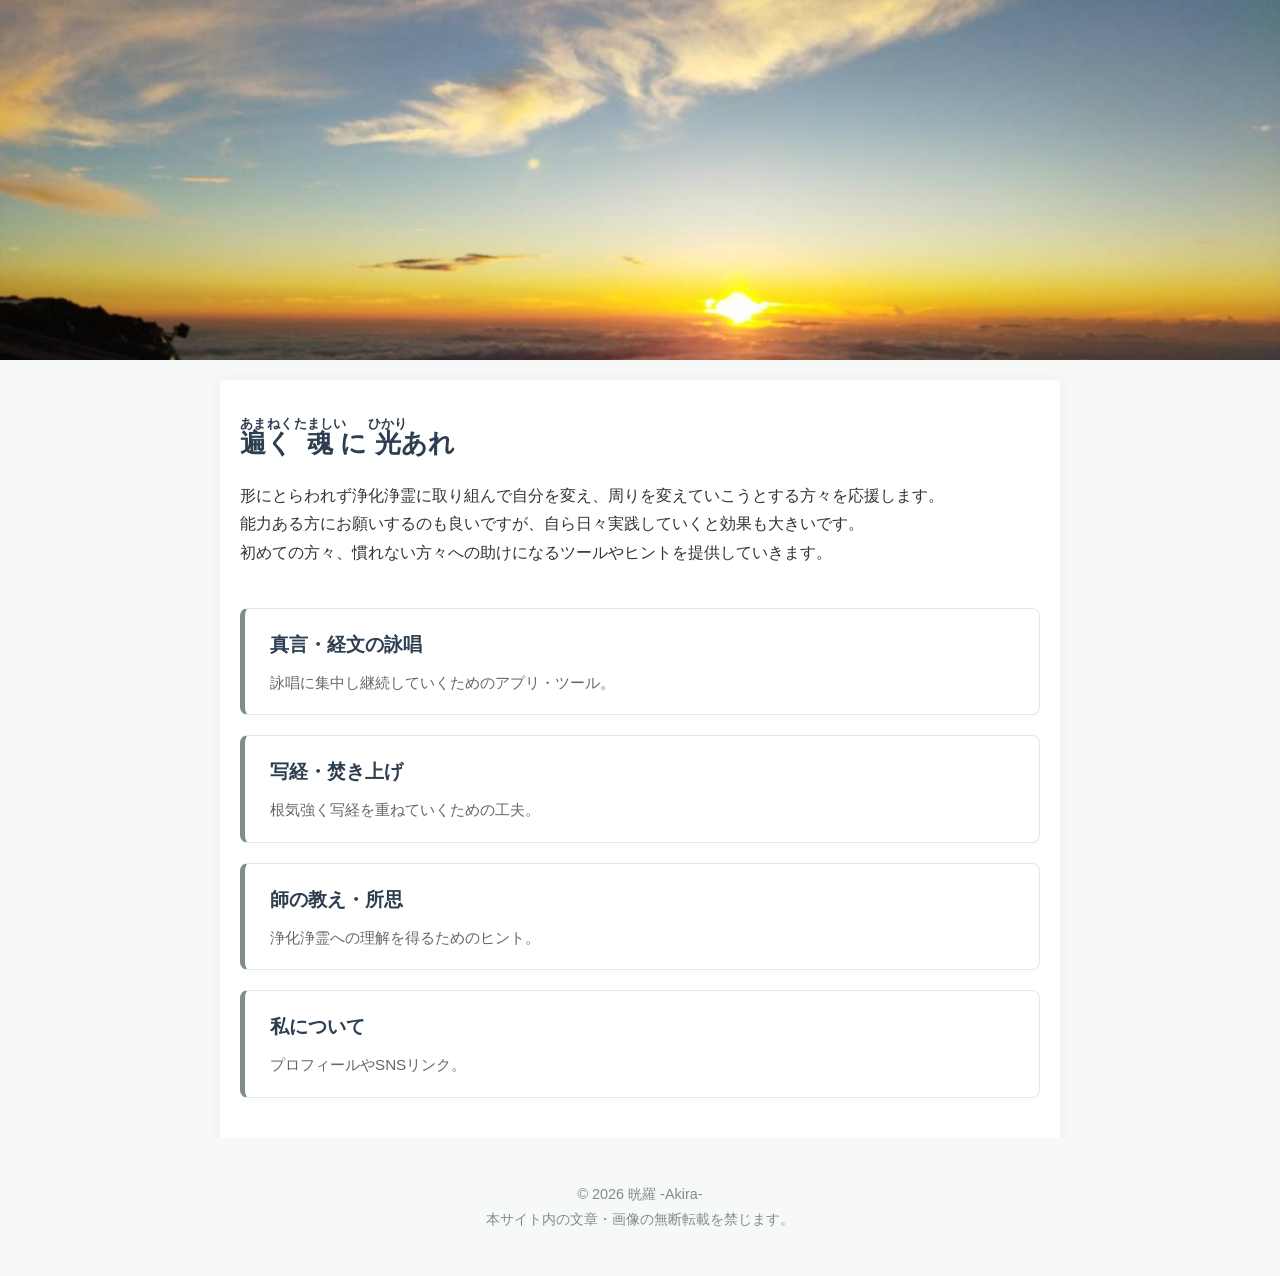
==== commit 6e905d17: "Update meta tags and content in index.html" ====
--- a/index.html
+++ b/index.html
@@ -3,10 +3,38 @@
 <head>
   <meta charset="UTF-8">
   <meta name="viewport" content="width=device-width, initial-scale=1">
-  <meta name="description" content="浄化浄霊で自分と周囲を改善していく方々を応援します。セルフ浄霊アプリや写経の無料マス目など、役立つヒントやツールを提供します。">
+  <meta name="description" content="浄化・浄霊の実践を補助するWebアプリ、写経・読経のヒント、師の教えを紹介するサイトです。">
   <title>遍く魂に光あれ｜浄化・浄霊のヒントとWebアプリ</title>
-  <link rel="icon" type="image/png" sizes="512x512" href="images/icon-512.png">
-  <link rel="stylesheet" href="assets/css/style.css?v=202608">
+
+  <!-- 1. アイコンを「絶対パス」に修正 -->
+  <link rel="icon" type="image/png" sizes="512x512" href="https://akira-prayer.github.io/akira/images/icon-512.png">
+
+  <!-- 2. サイト名を正しく表示させるための構造化データ（JSON-LD）とOGP -->
+  <meta property="og:site_name" content="遍く魂に光あれ">
+  <meta property="og:title" content="遍く魂に光あれ｜浄化・浄霊のヒントとWebアプリ">
+  <meta property="og:type" content="website">
+  <meta property="og:url" content="https://akira-prayer.github.io/akira/">
+  <meta property="og:image" content="https://akira-prayer.github.io/akira/images/230817_sunrise_ogp.png">
+
+  <script type="application/ld+json">
+  {
+    "@context": "https://schema.org",
+    "@type": "WebSite",
+    "name": "遍く魂に光あれ",
+    "url": "https://akira-prayer.github.io/akira/"
+  }
+  </script>
+
+  <!-- 3. Google Analytics タグの復活 -->
+  <script async src="https://www.googletagmanager.com/gtag/js?id=G-W8LRPK054K"></script>
+  <script>
+    window.dataLayer = window.dataLayer || [];
+    function gtag(){dataLayer.push(arguments);}
+    gtag('js', new Date());
+    gtag('config', 'G-W8LRPK054K');
+  </script>
+
+  <link rel="stylesheet" href="assets/css/style.css?v=1">
 </head>
 <body>
   <header>
@@ -34,12 +62,12 @@
 
       <a href="shakyo.html" class="menu-card">
         <h2>写経・焚き上げ</h2>
-        <p>根気強く写経を重ねていくためのお手本やマス目。</p>
+        <p>根気強く写経を重ねていくための工夫。</p>
       </a>
 
       <a href="teachings.html" class="menu-card">
         <h2>師の教え・所思</h2>
-        <p>日々の浄化浄霊に関する深い理解を得るためのヒント。</p>
+        <p>浄化浄霊への理解を得るためのヒント。</p>
       </a>
 
       <a href="profile.html" class="menu-card">
